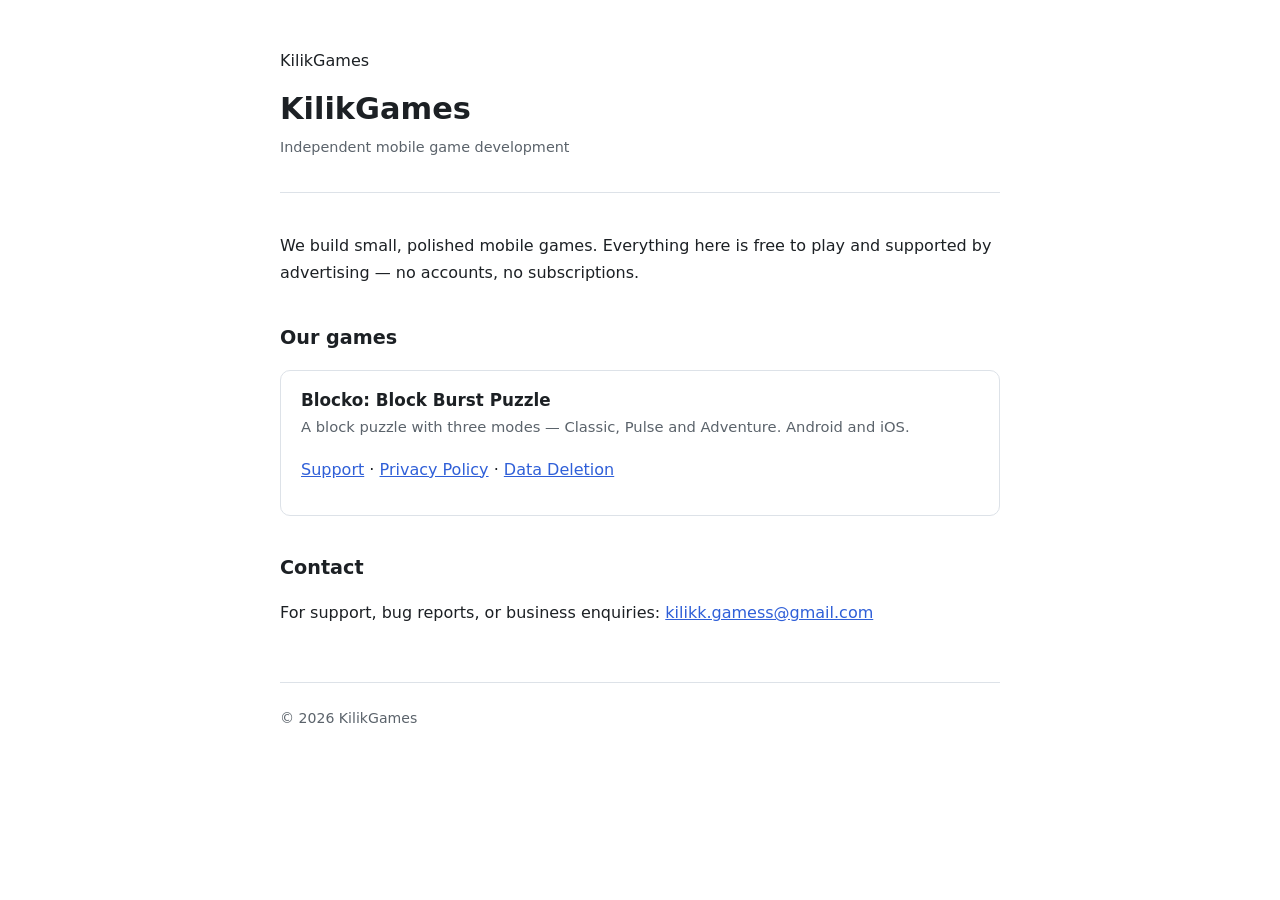
==== index.html @ d341d304 "KilikGames site: Blocko privacy, data deletion, support + app-ads.txt" ====
<!DOCTYPE html>
<html lang="en">
<head>
<meta charset="UTF-8">
<meta name="viewport" content="width=device-width, initial-scale=1.0">
<title>KilikGames</title>
<link rel="stylesheet" href="style.css">
</head>
<body>
<div class="wrap">

<header>
  <span class="brand">KilikGames</span>
  <h1>KilikGames</h1>
  <p class="updated">Independent mobile game development</p>
</header>

<p>We build small, polished mobile games. Everything here is free to play and
supported by advertising — no accounts, no subscriptions.</p>

<h2>Our games</h2>

<ul class="apps">
  <li>
    <strong>Blocko: Block Burst Puzzle</strong>
    <span>A block puzzle with three modes — Classic, Pulse and Adventure. Android and iOS.</span>
    <p>
      <a href="blocko/support.html">Support</a> ·
      <a href="blocko/privacy.html">Privacy Policy</a> ·
      <a href="blocko/data-deletion.html">Data Deletion</a>
    </p>
  </li>
</ul>

<h2>Contact</h2>

<p>For support, bug reports, or business enquiries:
<a href="mailto:kilikk.gamess@gmail.com">kilikk.gamess@gmail.com</a></p>

<footer>
  &copy; 2026 KilikGames
</footer>

</div>
</body>
</html>
---- style.css ----
:root {
  --bg: #ffffff;
  --fg: #1c2024;
  --muted: #5b636b;
  --accent: #2f5fd8;
  --panel: #f4f6f9;
  --border: #dde2e8;
}

@media (prefers-color-scheme: dark) {
  :root {
    --bg: #14171a;
    --fg: #e8eaed;
    --muted: #9aa3ac;
    --accent: #7aa2f7;
    --panel: #1c2024;
    --border: #2a2f36;
  }
}

* { box-sizing: border-box; }

body {
  font-family: -apple-system, BlinkMacSystemFont, "Segoe UI", system-ui, sans-serif;
  background: var(--bg);
  color: var(--fg);
  line-height: 1.65;
  margin: 0;
  padding: 0 20px 80px;
}

.wrap { max-width: 720px; margin: 0 auto; }

header {
  padding: 48px 0 32px;
  border-bottom: 1px solid var(--border);
  margin-bottom: 40px;
}

header a.brand {
  font-size: 0.85rem;
  letter-spacing: 0.08em;
  text-transform: uppercase;
  color: var(--muted);
  text-decoration: none;
  font-weight: 600;
}

header a.brand:hover { color: var(--accent); }

h1 { font-size: 1.9rem; line-height: 1.25; margin: 16px 0 8px; }
h2 { font-size: 1.2rem; margin: 36px 0 10px; }
h3 { font-size: 1rem; margin: 24px 0 6px; }

.updated { color: var(--muted); font-size: 0.9rem; margin: 0; }

a { color: var(--accent); }

table {
  width: 100%;
  border-collapse: collapse;
  margin: 16px 0;
  font-size: 0.94rem;
}

th, td {
  text-align: left;
  padding: 10px 12px;
  border-bottom: 1px solid var(--border);
  vertical-align: top;
}

th { background: var(--panel); font-weight: 600; }

.table-scroll { overflow-x: auto; }

.card {
  background: var(--panel);
  border: 1px solid var(--border);
  border-radius: 10px;
  padding: 18px 20px;
  margin: 20px 0;
}

.card h3 { margin-top: 0; }

ul, ol { padding-left: 22px; }
li { margin: 6px 0; }

code {
  background: var(--panel);
  border: 1px solid var(--border);
  border-radius: 4px;
  padding: 1px 5px;
  font-size: 0.9em;
}

footer {
  margin-top: 56px;
  padding-top: 24px;
  border-top: 1px solid var(--border);
  color: var(--muted);
  font-size: 0.88rem;
}

footer a { margin-right: 16px; }

.apps { list-style: none; padding: 0; }

.apps li {
  border: 1px solid var(--border);
  border-radius: 10px;
  padding: 16px 20px;
  margin: 12px 0;
}

.apps strong { display: block; font-size: 1.05rem; }
.apps span { color: var(--muted); font-size: 0.92rem; }
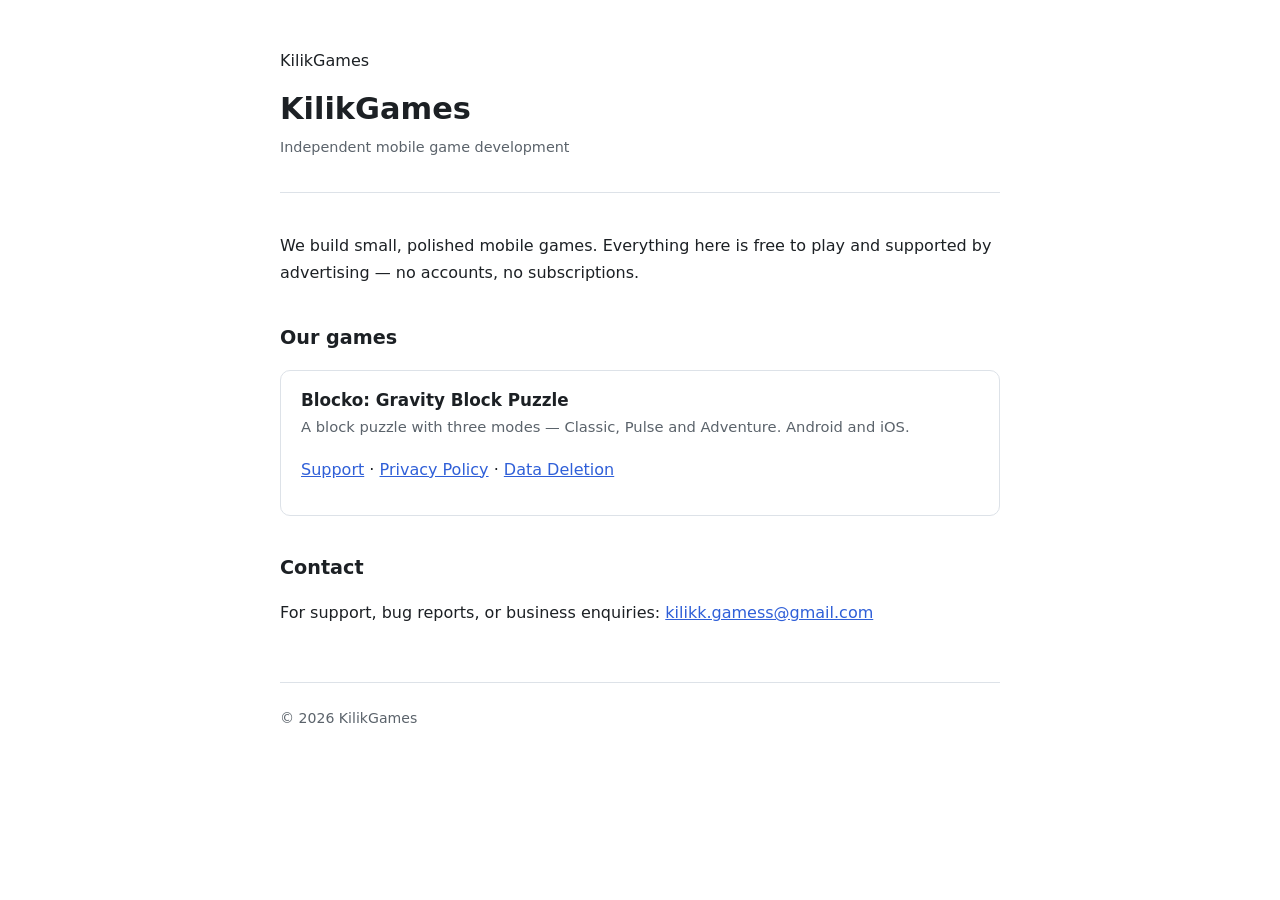
==== commit 053286db: "Use the store app name everywhere: Gravity Block Puzzle The site called the game Blocko: Block Burst" ====
--- a/index.html
+++ b/index.html
@@ -22,7 +22,7 @@
 
 <ul class="apps">
   <li>
-    <strong>Blocko: Block Burst Puzzle</strong>
+    <strong>Blocko: Gravity Block Puzzle</strong>
     <span>A block puzzle with three modes — Classic, Pulse and Adventure. Android and iOS.</span>
     <p>
       <a href="blocko/support.html">Support</a> ·
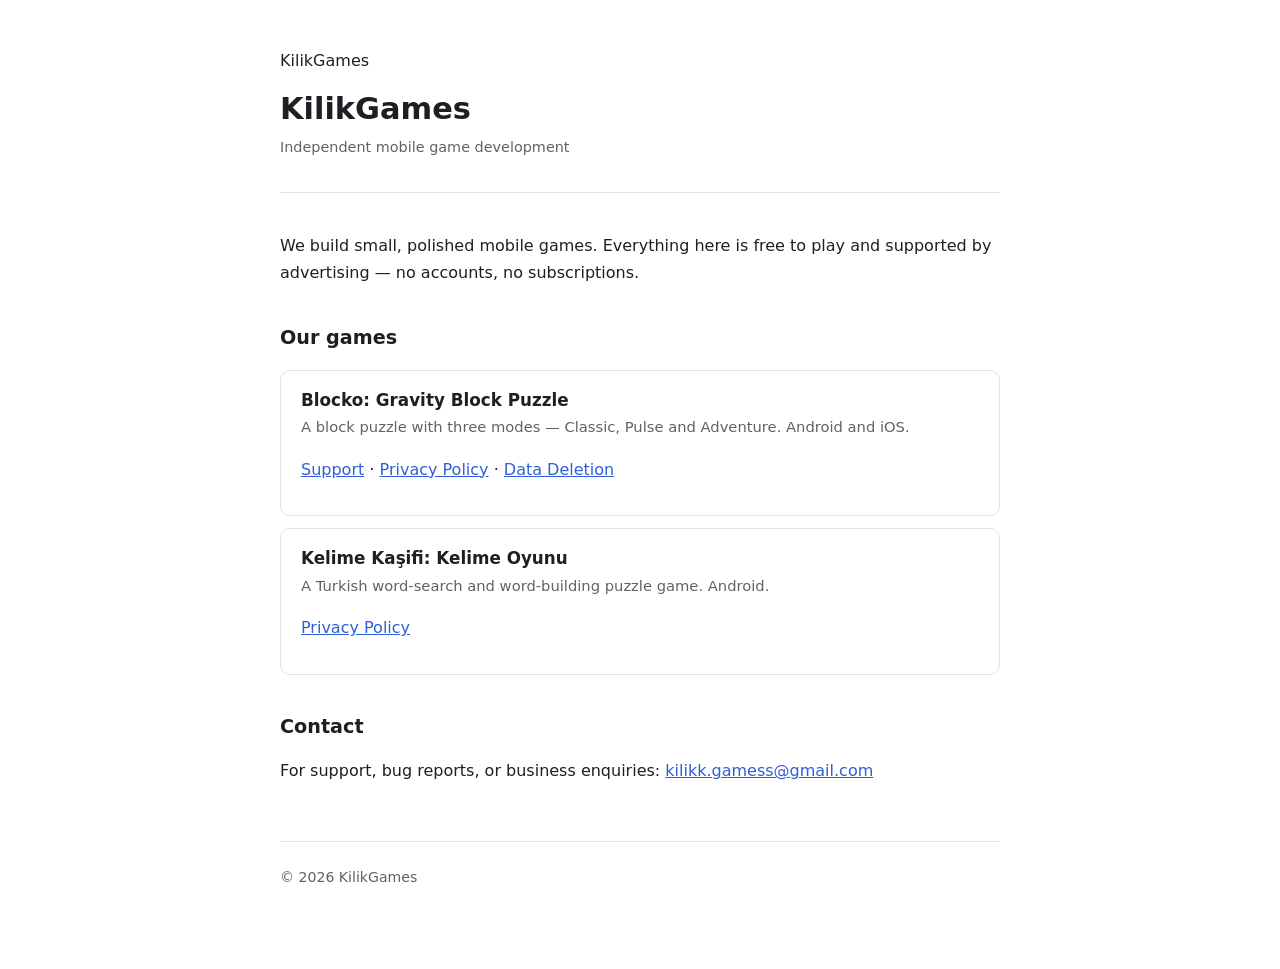
==== commit 7d7bba80: "Site: list Kelime Kasifi alongside Blocko The Play Store listing for Kelime Kasifi will declare this" ====
--- a/index.html
+++ b/index.html
@@ -30,6 +30,13 @@
       <a href="blocko/data-deletion.html">Data Deletion</a>
     </p>
   </li>
+  <li>
+    <strong>Kelime Kaşifi: Kelime Oyunu</strong>
+    <span>A Turkish word-search and word-building puzzle game. Android.</span>
+    <p>
+      <a href="https://sites.google.com/view/kelimekasifi">Privacy Policy</a>
+    </p>
+  </li>
 </ul>
 
 <h2>Contact</h2>
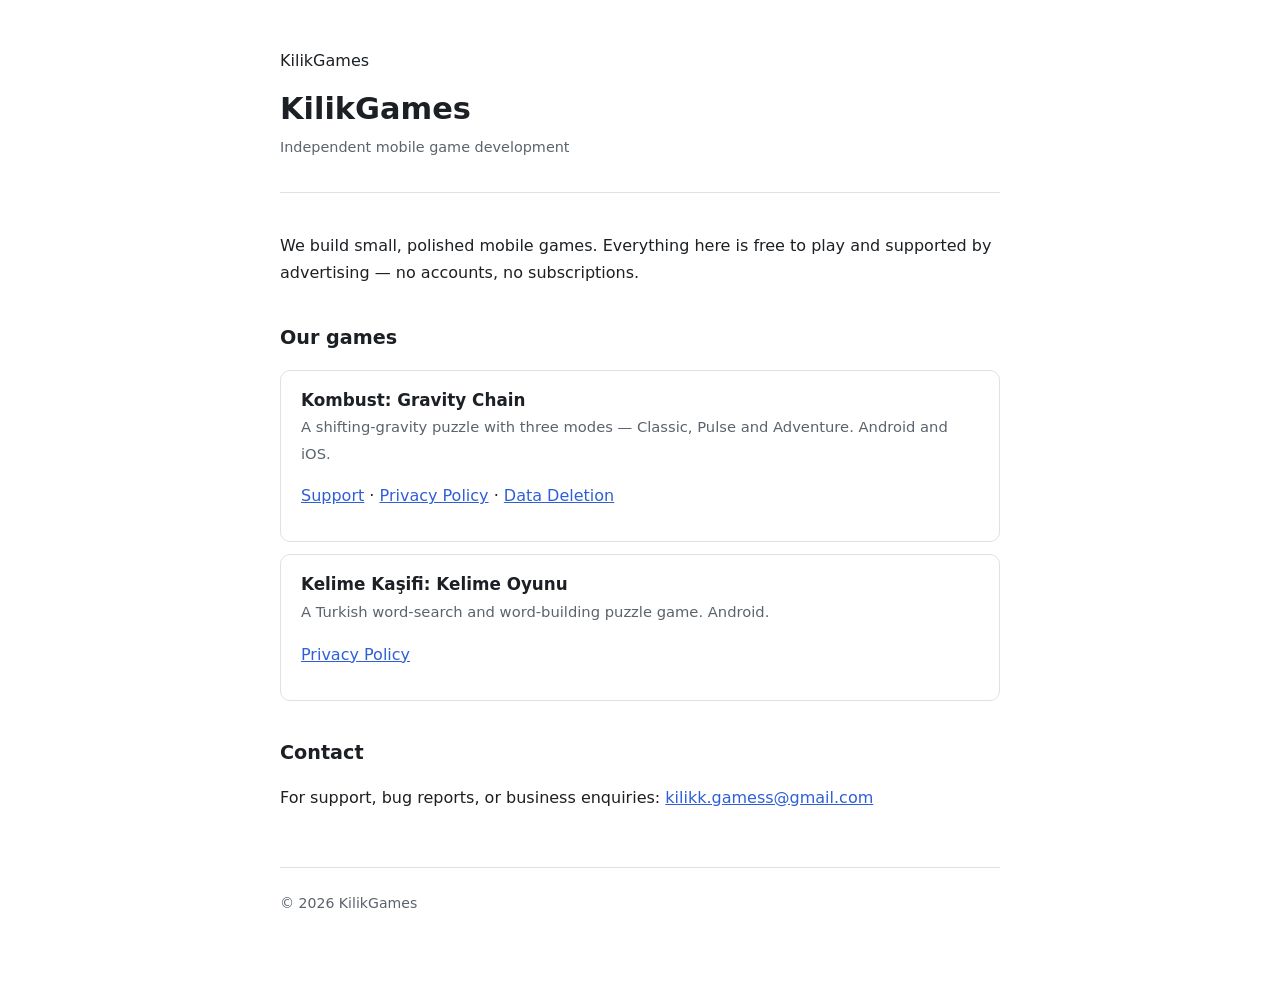
==== commit b499aef8: "Site: rebrand Blocko to KOMBUST and correct the ad disclosure The App Store listing is now "Kombust:" ====
--- a/index.html
+++ b/index.html
@@ -22,8 +22,8 @@
 
 <ul class="apps">
   <li>
-    <strong>Blocko: Gravity Block Puzzle</strong>
-    <span>A block puzzle with three modes — Classic, Pulse and Adventure. Android and iOS.</span>
+    <strong>Kombust: Gravity Chain</strong>
+    <span>A shifting-gravity puzzle with three modes — Classic, Pulse and Adventure. Android and iOS.</span>
     <p>
       <a href="blocko/support.html">Support</a> ·
       <a href="blocko/privacy.html">Privacy Policy</a> ·
